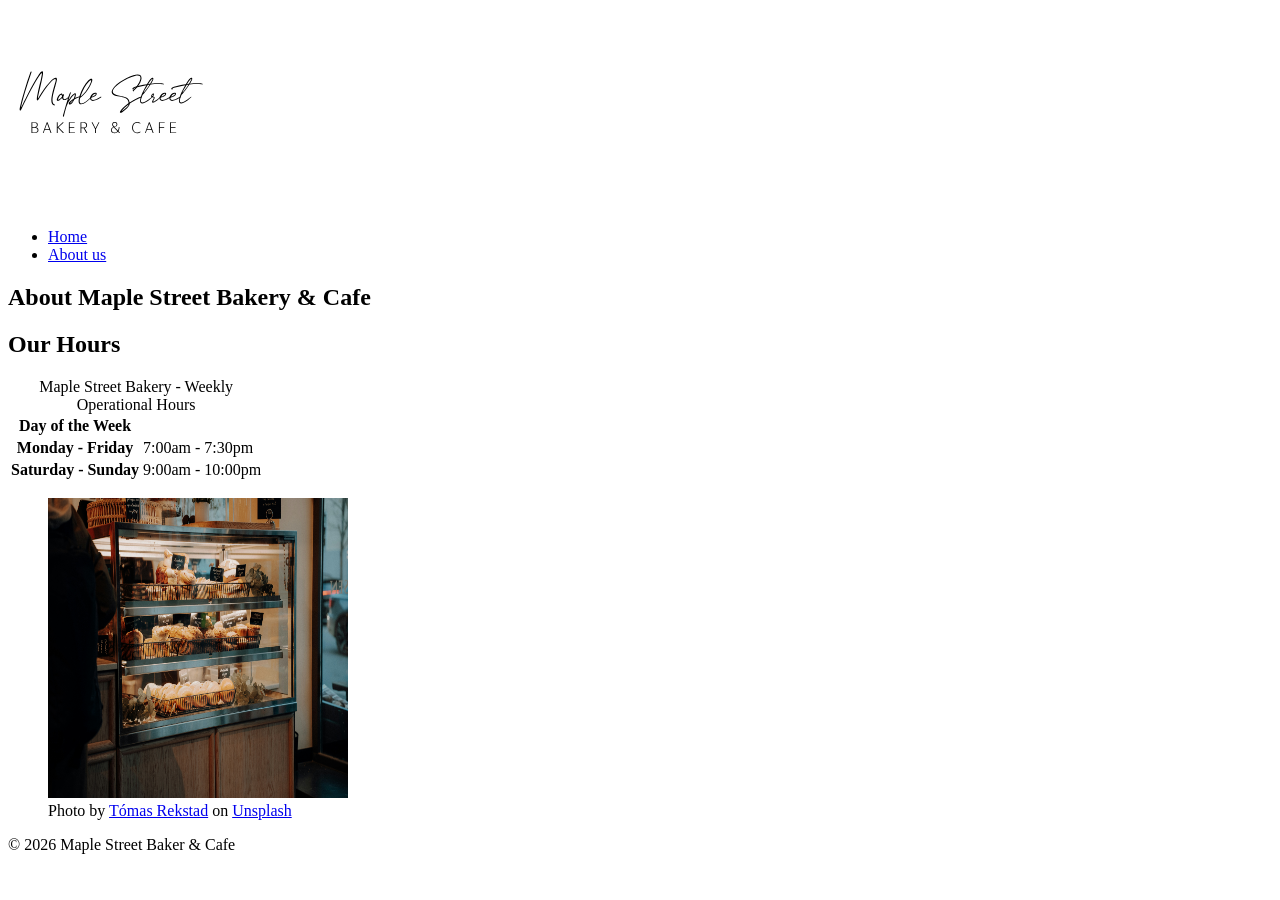
==== about.html @ 44095038 "The first rendition" ====
<!DOCTYPE html>
<html lang="en">
<head>
    <meta charset="UTF-8">
    <meta name="viewport" content="width=device-width, initial-scale=1.0">
    <title>About - Maple Street Bakery &amp; Cafe</title>
</head>
<body>
    <header>
        <img src="images/logo.svg" alt="logo, Maple Street Bakery &amp; Cafe" width=200 height=200>
        <nav>
            <ul>
                <li><a href="index.html">Home</a></li>
                <li><a href="about.html">About us</a></li>
            </ul>
        </nav>
    </header>
    <main>
        <article>
        <h1>About Maple Street Bakery &amp; Cafe</h1>
            <section>
                <h2>Our Hours</h2>
                <table>
                    <caption>Maple Street Bakery - Weekly Operational Hours</caption>
                    <thead>
                        <tr><th scope="col">Day of the Week</th><th scope="Hours"></th></tr>
                    </thead>
                    <tbody>
                        <tr><th scope="row">Monday - Friday</th><td>7:00am - 7:30pm</td></tr>
                        <tr><th scope="row">Saturday - Sunday</th><td>9:00am - 10:00pm</td></tr>
                    </tbody>
                </table>
            </section>
            <figure>
                <img src="images/storefront.jpg" alt="A glass fronted display of various pastries on shelves in a bakery" width=300 height=300>
                <figcaption>Photo by <a href="https://unsplash.com/@trfotografi?utm_source=unsplash&utm_medium=referral&utm_content=creditCopyText">Tómas Rekstad</a> on <a href="https://unsplash.com/photos/display-case-filled-with-sandwiches-and-baked-goods-JjQJtVNVtOk?utm_source=unsplash&utm_medium=referral&utm_content=creditCopyText">Unsplash</a></figcaption>
            </figure>
        </article>
    </main>
    <footer>
        <p>&copy; 2026 Maple Street Baker &amp; Cafe</p>
    </footer>


</body>
</html>
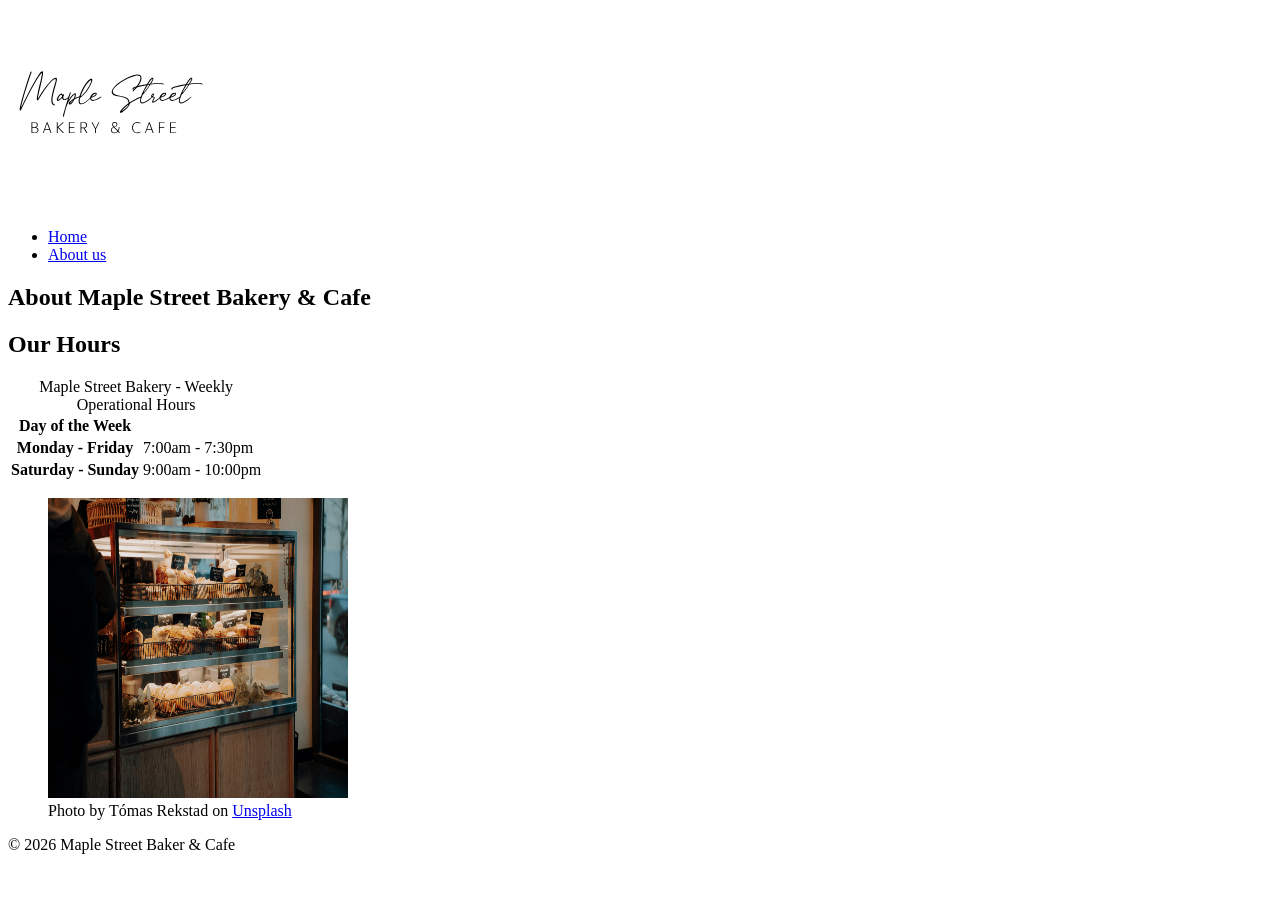
==== commit c1eb04e5: "The first rendition Took name links off of image credits" ====
--- a/about.html
+++ b/about.html
@@ -33,7 +33,7 @@
             </section>
             <figure>
                 <img src="images/storefront.jpg" alt="A glass fronted display of various pastries on shelves in a bakery" width=300 height=300>
-                <figcaption>Photo by <a href="https://unsplash.com/@trfotografi?utm_source=unsplash&utm_medium=referral&utm_content=creditCopyText">Tómas Rekstad</a> on <a href="https://unsplash.com/photos/display-case-filled-with-sandwiches-and-baked-goods-JjQJtVNVtOk?utm_source=unsplash&utm_medium=referral&utm_content=creditCopyText">Unsplash</a></figcaption>
+                <figcaption>Photo by Tómas Rekstad on <a href="https://unsplash.com/photos/display-case-filled-with-sandwiches-and-baked-goods-JjQJtVNVtOk?utm_source=unsplash&utm_medium=referral&utm_content=creditCopyText">Unsplash</a></figcaption>
             </figure>
         </article>
     </main>
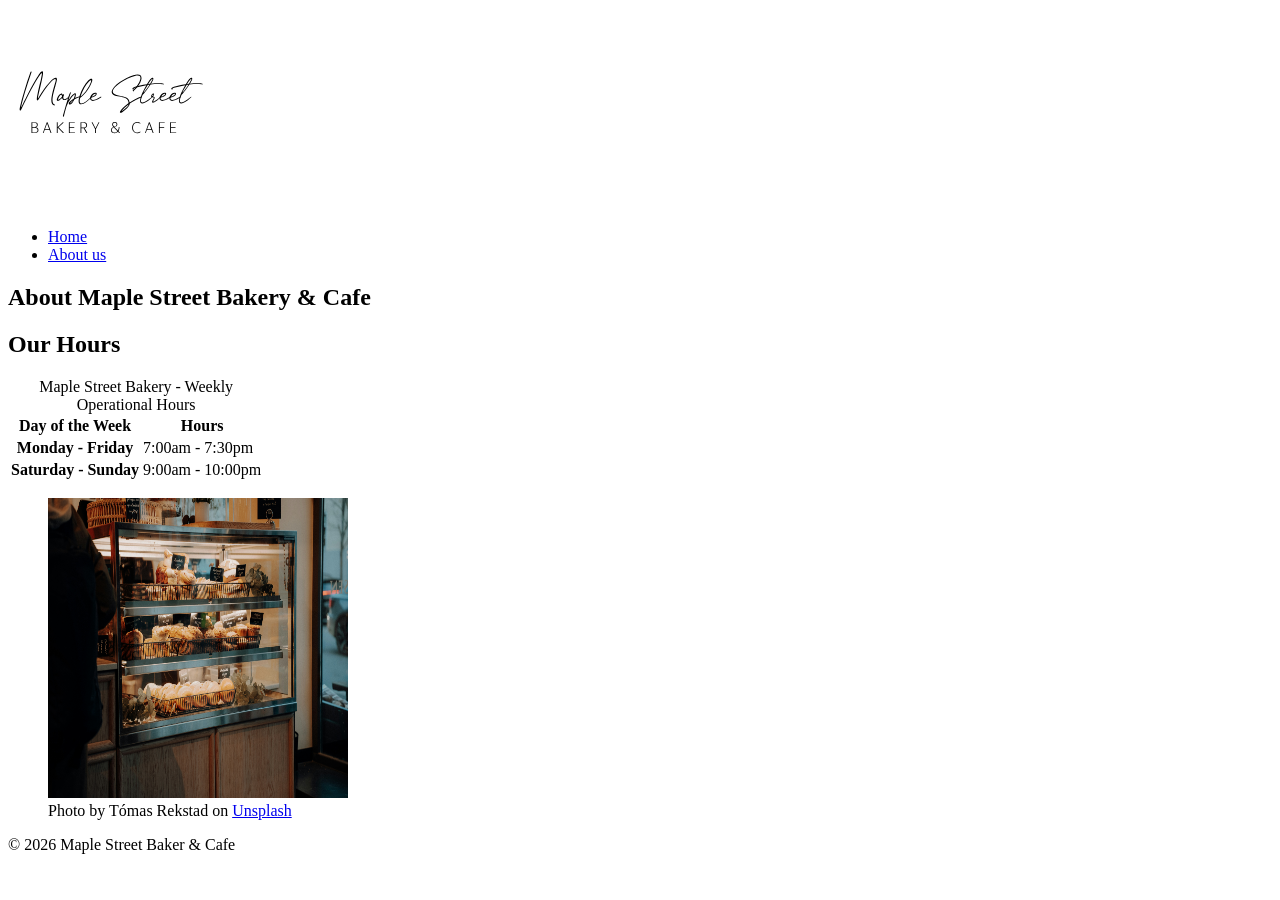
==== commit bd60ac7a: "Made changes for validator" ====
--- a/about.html
+++ b/about.html
@@ -23,7 +23,7 @@
                 <table>
                     <caption>Maple Street Bakery - Weekly Operational Hours</caption>
                     <thead>
-                        <tr><th scope="col">Day of the Week</th><th scope="Hours"></th></tr>
+                        <tr><th scope="col">Day of the Week</th><th scope="col">Hours</th></tr>
                     </thead>
                     <tbody>
                         <tr><th scope="row">Monday - Friday</th><td>7:00am - 7:30pm</td></tr>
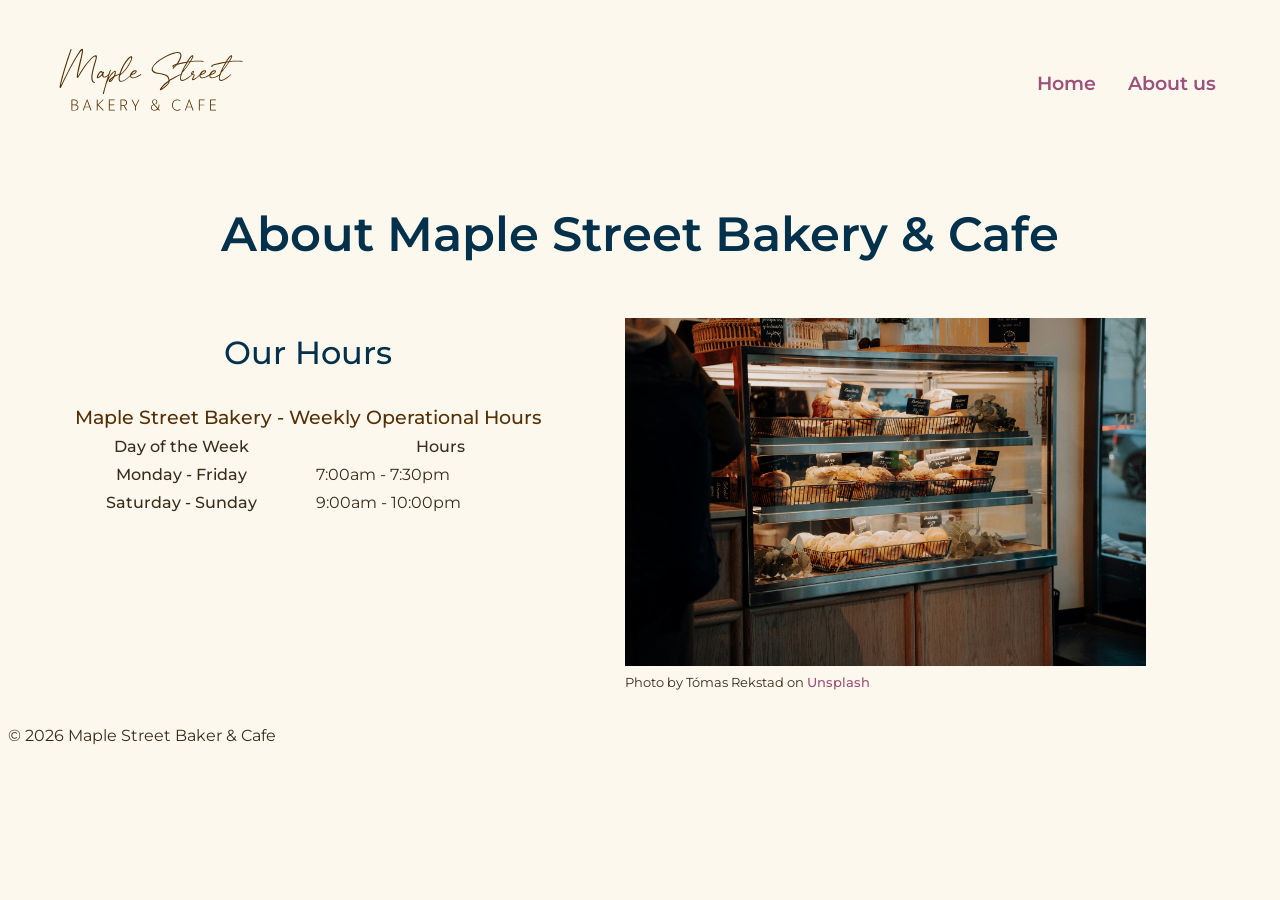
==== commit 1f01e816: "With style sheet" ====
--- a/about.html
+++ b/about.html
@@ -3,22 +3,30 @@
 <head>
     <meta charset="UTF-8">
     <meta name="viewport" content="width=device-width, initial-scale=1.0">
-    <title>About - Maple Street Bakery &amp; Cafe</title>
+    <title>Homepage - Maple Street Bakery</title>
+    <link rel="stylesheet" href="styles.css">
+    <link rel="preconnect" href="https://fonts.googleapis.com">
+    <link rel="preconnect" href="https://fonts.gstatic.com" crossorigin>
+    <link href="https://fonts.googleapis.com/css2?family=Montserrat:ital,wght@0,100..900;1,100..900&display=swap" rel="stylesheet">
 </head>
 <body>
-    <header>
-        <img src="images/logo.svg" alt="logo, Maple Street Bakery &amp; Cafe" width=200 height=200>
-        <nav>
-            <ul>
-                <li><a href="index.html">Home</a></li>
-                <li><a href="about.html">About us</a></li>
-            </ul>
-        </nav>
-    </header>
+<header class="main-header">
+    <nav>
+        <img src = "images/logo.svg" alt="Logo, Maple Street Bakery &amp; Cafe" width=250
+             height=200>
+        <ul>
+            <li><a href="index.html">Home</a></li>
+            <li><a href="about.html">About us</a></li>
+        </ul>
+    </nav>
+
+    <div class = "hero">
+        <h1>About Maple Street Bakery &amp; Cafe</h1>
+    </div>
+</header>
     <main>
-        <article>
-        <h1>About Maple Street Bakery &amp; Cafe</h1>
-            <section>
+        <article class = "content">
+            <header>
                 <h2>Our Hours</h2>
                 <table>
                     <caption>Maple Street Bakery - Weekly Operational Hours</caption>
@@ -30,9 +38,9 @@
                         <tr><th scope="row">Saturday - Sunday</th><td>9:00am - 10:00pm</td></tr>
                     </tbody>
                 </table>
-            </section>
+            </header>
             <figure>
-                <img src="images/storefront.jpg" alt="A glass fronted display of various pastries on shelves in a bakery" width=300 height=300>
+                <img src="images/storefront.jpg" alt="A glass fronted display of various pastries on shelves in a bakery" width="800px" height="600px">
                 <figcaption>Photo by Tómas Rekstad on <a href="https://unsplash.com/photos/display-case-filled-with-sandwiches-and-baked-goods-JjQJtVNVtOk?utm_source=unsplash&utm_medium=referral&utm_content=creditCopyText">Unsplash</a></figcaption>
             </figure>
         </article>
--- a/styles.css
+++ b/styles.css
@@ -0,0 +1,293 @@
+:root {
+    font-size: 16px;
+
+}
+*{
+    box-sizing: border-box;
+}
+
+body{
+    font-family: Montserrat, sans-serif;
+    font-size: 1rem;
+    font-weight: 400;
+    line-height: 1.5;
+    color: #3a2c1c;
+    background-color: #FCF8ED;
+}
+body :focus-visible{
+    outline-color: #543006;
+    outline-width: 4px;
+}
+h1 {
+    text-align: center;
+    font-size: 2rem;
+    font-weight: 600;
+    color: #03314b;
+}
+
+h2 {
+    font-size: 1.5rem;
+    font-weight: 500;
+    color: #03314b;
+    background-color: #FCF8ED;
+}
+.main-header{
+    display: flex;
+    flex-direction: column;
+    justify-content: flex-start;
+    align-items: center;
+    gap: 8px;
+}
+
+nav{
+    display: flex;
+    flex-direction: column;
+    justify-content: center;
+    align-items: center;
+    width: 100%;
+}
+nav img{
+    width: 200px;
+    height: 150px;
+}
+#home-hero{
+    background-image:
+            linear-gradient(rgb(252 248 237 / 0.8), rgb(252 248 237 / 0.8)),
+            url("images/cinamon_bun.jpg");
+    background-repeat: no-repeat;
+    background-size: cover;
+    background-position: center;
+    min-height: 100svh;
+}
+.hero{
+    display: flex;
+    flex-direction: column;
+    align-items: center;
+    justify-content: center;
+}
+main{
+    display: flex;
+    flex-direction: column;
+    justify-content: center;
+    align-items: center;
+    gap: 24px;
+    margin: 40px;
+}
+article{
+    display: flex;
+    flex-direction: column;
+    align-items: center;
+    justify-content: center;
+
+}
+.content {
+    display: flex;
+    flex-direction: column;
+    justify-content: flex-start;
+    align-items: center;
+    gap: 16px;
+}
+.content figure {
+    flex: 1;
+    width: 100%;
+    height: auto;
+}
+.content figure img {
+    max-height:500px;
+}
+
+nav ul {
+    display: flex;
+    flex-direction: row;
+    gap: 16px;
+    list-style: none;
+    text-decoration: none;
+
+}
+
+nav ul li {
+    margin-right: 1rem;
+
+}
+
+nav ul li a {
+    font-size: 1rem;
+    font-weight: 600;
+}
+
+header {
+    display: flex;
+    flex-direction: column;
+    justify-content: flex-start;
+    align-items: center;
+}
+
+.main-header .hero p {
+    max-width: 700px;
+    font-size: 1rem;
+    font-weight: 500;
+    text-align: center;
+}
+
+
+a {
+    font-weight: 500;
+    color: rgb(113 10 75 / 0.7);
+    text-decoration: none;
+}
+
+main {
+    display: flex;
+    flex-direction: column;
+    justify-content: center;
+    align-items: center;
+    margin: auto 40px;
+    gap: 40px;
+    width: 90%;
+}
+
+main header {
+    flex: 1;
+    display: flex;
+    flex-direction: column;
+    justify-content: flex-start;
+    align-items: center;
+}
+
+main p {
+    text-align: left;
+    max-width: 700px;
+}
+
+.content figure img {
+    width: 100%;
+    height: auto;
+}
+
+button {
+    color: #FCF8ED;
+    border: none;
+    font-size: 1.2rem;
+    font-weight: 500;
+    background-color: #710a4b;
+    padding: 16px 24px;
+    border-radius: 8px;
+}
+
+figcaption {
+    font-size: .8rem;
+}
+form{
+    max-width: 700px;
+    min-width: 50%;
+}
+fieldset {
+     display: flex;
+     flex-direction: column;
+     justify-content: right;
+     align-items: center;
+     padding: 16px;
+     border-radius: 8px;
+ }
+
+legend {
+    color: #03314b;
+    font-weight: 500;
+    font-size: 2rem;
+}
+
+caption {
+    color: #543006;
+    font-weight: 500;
+    font-size: 1.2rem;
+}
+
+.form-group {
+    display: flex;
+    flex-direction: row;
+    justify-content: flex-start;
+    width: 100%;
+    margin: 16px;
+}
+
+.form-group label {
+    flex: 1;
+    color: #03314b;
+    margin: 8px;
+    font-size: .9rem;
+    font-weight: 600;
+}
+
+.form-group input {
+    flex: 2;
+    color: #FCF8ED;
+    border: #543006 1px solid;
+    border-radius: 6px;
+}
+
+#custom-message {
+    display: flex;
+    flex-direction: column;
+}
+
+.form-group textarea {
+    width: 100%;
+    height: 3rem;
+    border-radius: 6px;
+}
+
+table {
+    width: 100%;
+
+}
+
+table th {
+    font-weight: 500;
+    margin: 16px;
+}
+
+@media (min-width: 900px) {
+    nav {
+        display: flex;
+        flex-direction: row;
+        justify-content: space-between;
+        align-items: center;
+        width: 100%;
+        padding: 0 40px;
+    }
+
+    .content {
+        display: flex;
+        flex-direction: row;
+        justify-content: center;
+        align-items: flex-start;
+        margin: auto;
+    }
+
+    .content figure {
+        flex: 1;
+        width: 50%;
+
+    }
+
+    h1 {
+        font-size: 3rem;
+    }
+
+    h2 {
+        font-size: 2rem;
+    }
+    .main-header .hero p {
+        max-width: 700px;
+        font-size: 1.2rem;
+        font-weight: 500;
+        text-align: center;
+    }
+
+    nav ul li a {
+        font-size: 1.2rem;
+        font-weight: 600;
+    }
+
+}
+
